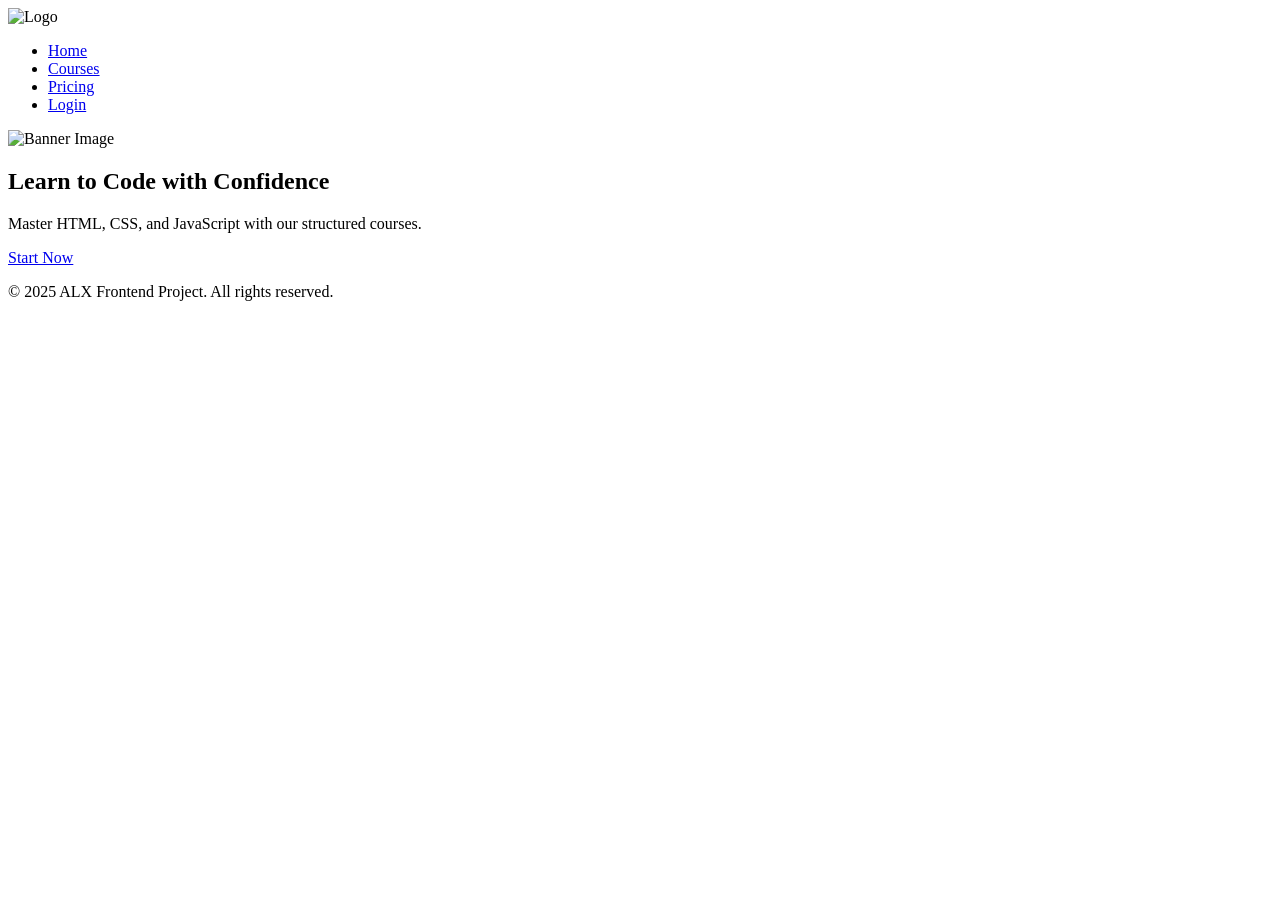
==== index.html @ 06268a48 "Initial commit of ALX CSS project" ====
<!DOCTYPE html>
<html lang="en">
<head>
  <meta charset="UTF-8" />
  <meta name="viewport" content="width=device-width, initial-scale=1.0"/>
  <title>ALX CSS Project</title>
  <link rel="stylesheet" href="styles/style.css" />
  <link href="https://fonts.googleapis.com/css2?family=Source+Sans+Pro&display=swap" rel="stylesheet">
</head>
<body>
  <header>
    <img src="images/logo.png" alt="Logo" class="logo" />
    <nav>
      <ul>
        <li><a href="#">Home</a></li>
        <li><a href="#">Courses</a></li>
        <li><a href="#">Pricing</a></li>
        <li><a href="#">Login</a></li>
      </ul>
    </nav>
  </header>

  <section class="banner">
    <img src="images/banner.png" alt="Banner Image" />
    <div class="banner-text">
      <h1>Learn to Code with Confidence</h1>
      <p>Master HTML, CSS, and JavaScript with our structured courses.</p>
      <a href="#" class="btn">Start Now</a>
    </div>
  </section>

  <!-- More sections like About, Features, Testimonials, etc. based on Figma -->

  <footer>
    <p>&copy; 2025 ALX Frontend Project. All rights reserved.</p>
  </footer>
</body>
</html>
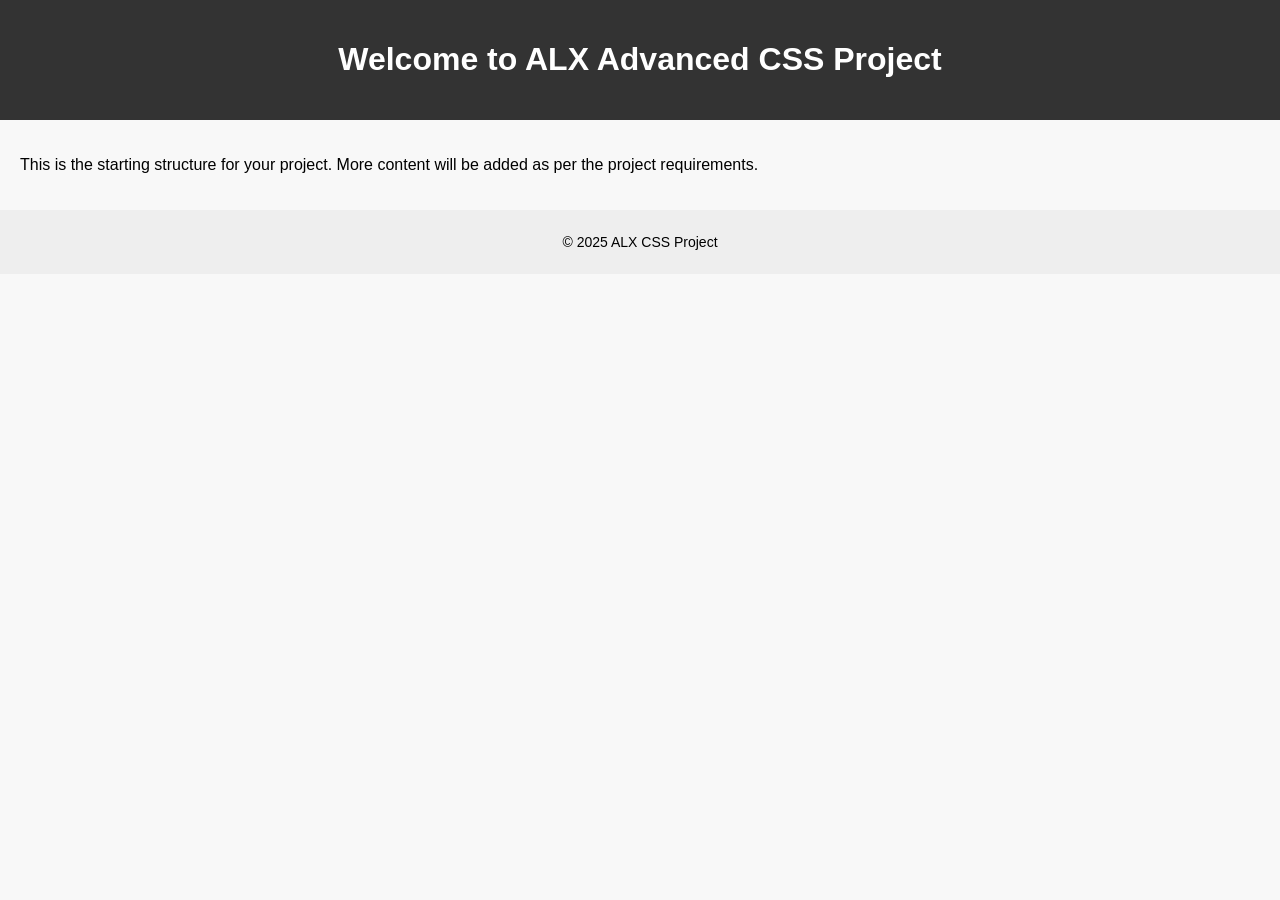
==== commit 993f152e: "Add base structure and import styles.css" ====
--- a/index.html
+++ b/index.html
@@ -1,38 +1,23 @@
 <!DOCTYPE html>
 <html lang="en">
 <head>
-  <meta charset="UTF-8" />
-  <meta name="viewport" content="width=device-width, initial-scale=1.0"/>
-  <title>ALX CSS Project</title>
-  <link rel="stylesheet" href="styles/style.css" />
-  <link href="https://fonts.googleapis.com/css2?family=Source+Sans+Pro&display=swap" rel="stylesheet">
+  <meta charset="UTF-8">
+  <title>ALX Advanced CSS</title>
+  <link rel="stylesheet" href="styles.css">
 </head>
 <body>
   <header>
-    <img src="images/logo.png" alt="Logo" class="logo" />
-    <nav>
-      <ul>
-        <li><a href="#">Home</a></li>
-        <li><a href="#">Courses</a></li>
-        <li><a href="#">Pricing</a></li>
-        <li><a href="#">Login</a></li>
-      </ul>
-    </nav>
+    <h1>Welcome to ALX Advanced CSS Project</h1>
   </header>
 
-  <section class="banner">
-    <img src="images/banner.png" alt="Banner Image" />
-    <div class="banner-text">
-      <h1>Learn to Code with Confidence</h1>
-      <p>Master HTML, CSS, and JavaScript with our structured courses.</p>
-      <a href="#" class="btn">Start Now</a>
-    </div>
-  </section>
-
-  <!-- More sections like About, Features, Testimonials, etc. based on Figma -->
+  <main>
+    <section>
+      <p>This is the starting structure for your project. More content will be added as per the project requirements.</p>
+    </section>
+  </main>
 
   <footer>
-    <p>&copy; 2025 ALX Frontend Project. All rights reserved.</p>
+    <p>&copy; 2025 ALX CSS Project</p>
   </footer>
 </body>
 </html>
--- a/styles.css
+++ b/styles.css
@@ -0,0 +1,24 @@
+body {
+  font-family: Arial, sans-serif;
+  background-color: #f8f8f8;
+  margin: 0;
+  padding: 0;
+}
+
+header {
+  background-color: #333;
+  color: white;
+  padding: 20px;
+  text-align: center;
+}
+
+main {
+  padding: 20px;
+}
+
+footer {
+  background-color: #eee;
+  text-align: center;
+  padding: 10px;
+  font-size: 14px;
+}
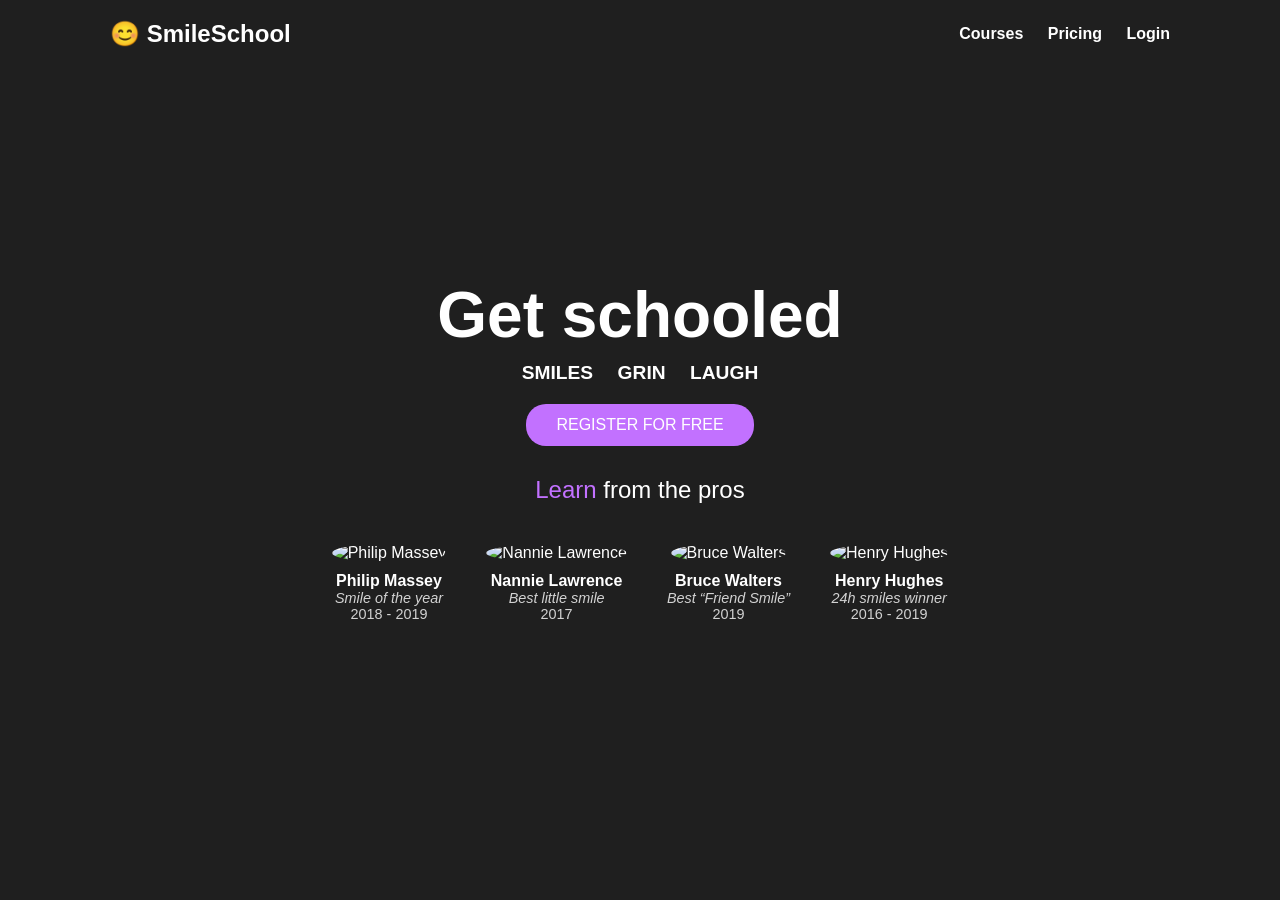
==== commit 89605e3e: "Modified the first page" ====
--- a/index.html
+++ b/index.html
@@ -1,23 +1,58 @@
 <!DOCTYPE html>
 <html lang="en">
 <head>
-  <meta charset="UTF-8">
-  <title>ALX Advanced CSS</title>
-  <link rel="stylesheet" href="styles.css">
+  <meta charset="UTF-8" />
+  <title>SmileSchool</title>
+  <link rel="stylesheet" href="styles.css" />
 </head>
 <body>
-  <header>
-    <h1>Welcome to ALX Advanced CSS Project</h1>
+
+  <header class="site-header">
+    <div class="container">
+      <div class="logo">😊 SmileSchool</div>
+      <nav class="nav-links">
+        <a href="#">Courses</a>
+        <a href="#">Pricing</a>
+        <a href="#">Login</a>
+      </nav>
+    </div>
   </header>
 
-  <main>
-    <section>
-      <p>This is the starting structure for your project. More content will be added as per the project requirements.</p>
-    </section>
-  </main>
+  <section class="hero">
+    <div class="hero-content">
+      <h1>Get schooled</h1>
+      <div class="subtitle">
+        <span>SMILES</span>
+        <span>GRIN</span>
+        <span>LAUGH</span>
+      </div>
+      <button class="cta">REGISTER FOR FREE</button>
+      <p class="tagline"><span class="highlight">Learn</span> from the pros</p>
 
-  <footer>
-    <p>&copy; 2025 ALX CSS Project</p>
-  </footer>
+      <div class="profiles">
+        <div class="profile">
+          <img src="images/profile1.png" alt="Philip Massey">
+          <h3>Philip Massey</h3>
+          <p><em>Smile of the year</em> <br> 2018 - 2019</p>
+        </div>
+        <div class="profile">
+          <img src="images/profile2.png" alt="Nannie Lawrence">
+          <h3>Nannie Lawrence</h3>
+          <p><em>Best little smile</em> <br> 2017</p>
+        </div>
+        <div class="profile">
+          <img src="images/profile3.png" alt="Bruce Walters">
+          <h3>Bruce Walters</h3>
+          <p><em>Best “Friend Smile”</em> <br> 2019</p>
+        </div>
+        <div class="profile">
+          <img src="images/profile4.png" alt="Henry Hughes">
+          <h3>Henry Hughes</h3>
+          <p><em>24h smiles winner</em> <br> 2016 - 2019</p>
+        </div>
+      </div>
+    </div>
+  </section>
+
 </body>
 </html>
--- a/styles.css
+++ b/styles.css
@@ -1,24 +1,110 @@
-body {
-  font-family: Arial, sans-serif;
-  background-color: #f8f8f8;
+/* Reset default margins */
+* {
   margin: 0;
   padding: 0;
+  box-sizing: border-box;
 }
 
-header {
-  background-color: #333;
+body {
+  font-family: 'Source Sans Pro', sans-serif;
   color: white;
-  padding: 20px;
-  text-align: center;
+  background-color: #1f1f1f;
 }
 
-main {
+/* Container */
+.container {
+  max-width: 1100px;
+  margin: auto;
   padding: 20px;
+  display: flex;
+  justify-content: space-between;
+  align-items: center;
 }
 
-footer {
-  background-color: #eee;
+/* Header */
+.site-header {
+  background: transparent;
+  position: absolute;
+  top: 0;
+  width: 100%;
+  z-index: 1000;
+}
+
+.logo {
+  font-size: 1.5rem;
+  font-weight: bold;
+}
+
+.nav-links a {
+  margin-left: 20px;
+  color: white;
+  text-decoration: none;
+  font-weight: 600;
+}
+
+/* Hero Section */
+.hero {
+  background: url('images/hero-bg.png') no-repeat center center/cover;
+  height: 100vh;
+  display: flex;
+  align-items: center;
+  justify-content: center;
   text-align: center;
-  padding: 10px;
-  font-size: 14px;
+  flex-direction: column;
 }
+
+.hero-content h1 {
+  font-size: 4rem;
+  font-weight: 900;
+  margin-bottom: 10px;
+}
+
+.subtitle span {
+  margin: 0 10px;
+  font-weight: 600;
+  font-size: 1.2rem;
+}
+
+.cta {
+  margin-top: 20px;
+  padding: 12px 30px;
+  font-size: 1rem;
+  background: #C271FF;
+  border: none;
+  border-radius: 20px;
+  color: white;
+  cursor: pointer;
+}
+
+.tagline {
+  margin-top: 30px;
+  font-size: 1.5rem;
+}
+
+.highlight {
+  color: #C271FF;
+}
+
+/* Profiles */
+.profiles {
+  display: flex;
+  justify-content: center;
+  gap: 40px;
+  margin-top: 40px;
+}
+
+.profile img {
+  width: 100px;
+  height: 100px;
+  border-radius: 50%;
+}
+
+.profile h3 {
+  margin-top: 10px;
+  font-size: 1rem;
+}
+
+.profile p {
+  font-size: 0.9rem;
+  opacity: 0.8;
+}
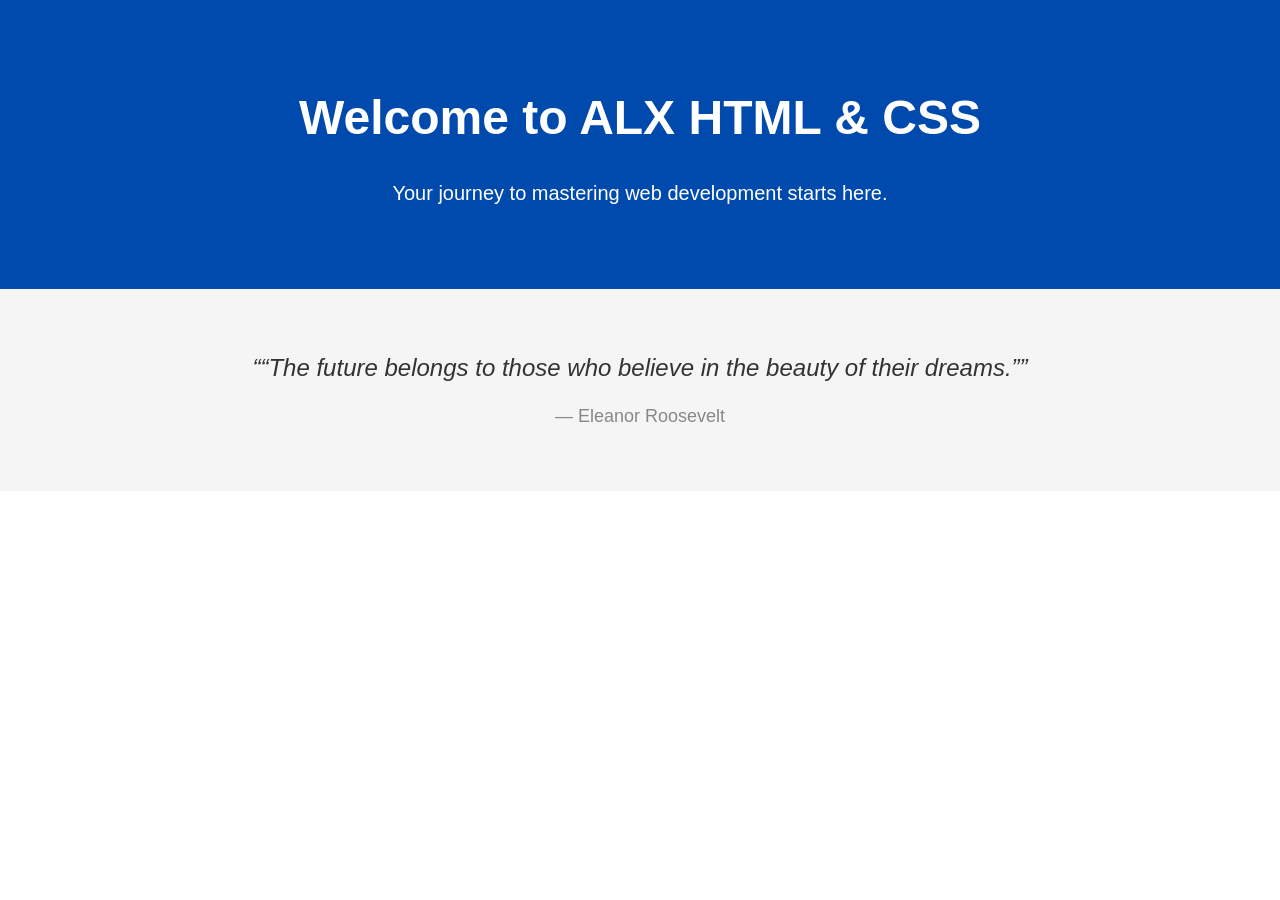
==== commit 5ee35ac3: "Style quote section" ====
--- a/index.html
+++ b/index.html
@@ -1,58 +1,25 @@
 <!DOCTYPE html>
 <html lang="en">
-<head>
-  <meta charset="UTF-8" />
-  <title>SmileSchool</title>
-  <link rel="stylesheet" href="styles.css" />
-</head>
-<body>
+  <head>
+    <meta charset="UTF-8" />
+    <title>ALX Advanced CSS</title>
+    <link rel="stylesheet" href="styles.css" />
+  </head>
+  <body>
+    <!-- HERO SECTION -->
+    <section class="hero">
+      <div class="hero-content">
+        <h1>Welcome to ALX HTML & CSS</h1>
+        <p>Your journey to mastering web development starts here.</p>
+      </div>
+    </section>
 
-  <header class="site-header">
-    <div class="container">
-      <div class="logo">😊 SmileSchool</div>
-      <nav class="nav-links">
-        <a href="#">Courses</a>
-        <a href="#">Pricing</a>
-        <a href="#">Login</a>
-      </nav>
-    </div>
-  </header>
-
-  <section class="hero">
-    <div class="hero-content">
-      <h1>Get schooled</h1>
-      <div class="subtitle">
-        <span>SMILES</span>
-        <span>GRIN</span>
-        <span>LAUGH</span>
+    <!-- QUOTE SECTION -->
+    <section class="quote">
+      <div class="quote-text">
+        <q>“The future belongs to those who believe in the beauty of their dreams.”</q>
+        <p class="author">— Eleanor Roosevelt</p>
       </div>
-      <button class="cta">REGISTER FOR FREE</button>
-      <p class="tagline"><span class="highlight">Learn</span> from the pros</p>
-
-      <div class="profiles">
-        <div class="profile">
-          <img src="images/profile1.png" alt="Philip Massey">
-          <h3>Philip Massey</h3>
-          <p><em>Smile of the year</em> <br> 2018 - 2019</p>
-        </div>
-        <div class="profile">
-          <img src="images/profile2.png" alt="Nannie Lawrence">
-          <h3>Nannie Lawrence</h3>
-          <p><em>Best little smile</em> <br> 2017</p>
-        </div>
-        <div class="profile">
-          <img src="images/profile3.png" alt="Bruce Walters">
-          <h3>Bruce Walters</h3>
-          <p><em>Best “Friend Smile”</em> <br> 2019</p>
-        </div>
-        <div class="profile">
-          <img src="images/profile4.png" alt="Henry Hughes">
-          <h3>Henry Hughes</h3>
-          <p><em>24h smiles winner</em> <br> 2016 - 2019</p>
-        </div>
-      </div>
-    </div>
-  </section>
-
-</body>
+    </section>
+  </body>
 </html>
--- a/styles.css
+++ b/styles.css
@@ -1,4 +1,4 @@
-/* Reset default margins */
+/* GENERAL RESET */
 * {
   margin: 0;
   padding: 0;
@@ -6,105 +6,45 @@
 }
 
 body {
-  font-family: 'Source Sans Pro', sans-serif;
-  color: white;
-  background-color: #1f1f1f;
+  font-family: 'Helvetica Neue', sans-serif;
+  background-color: #ffffff;
+  color: #333;
+  line-height: 1.6;
 }
 
-/* Container */
-.container {
-  max-width: 1100px;
-  margin: auto;
-  padding: 20px;
-  display: flex;
-  justify-content: space-between;
-  align-items: center;
+/* HERO SECTION */
+.hero {
+  background-color: #004aad;
+  color: white;
+  padding: 80px 20px;
+  text-align: center;
 }
 
-/* Header */
-.site-header {
-  background: transparent;
-  position: absolute;
-  top: 0;
-  width: 100%;
-  z-index: 1000;
+.hero h1 {
+  font-size: 48px;
+  margin-bottom: 20px;
 }
 
-.logo {
-  font-size: 1.5rem;
-  font-weight: bold;
+.hero p {
+  font-size: 20px;
 }
 
-.nav-links a {
-  margin-left: 20px;
-  color: white;
-  text-decoration: none;
-  font-weight: 600;
+/* QUOTE SECTION */
+.quote {
+  background-color: #f5f5f5;
+  padding: 60px 20px;
+  text-align: center;
 }
 
-/* Hero Section */
-.hero {
-  background: url('images/hero-bg.png') no-repeat center center/cover;
-  height: 100vh;
-  display: flex;
-  align-items: center;
-  justify-content: center;
-  text-align: center;
-  flex-direction: column;
+.quote-text q {
+  font-size: 24px;
+  font-style: italic;
+  color: #333;
+  display: block;
+  margin-bottom: 15px;
 }
 
-.hero-content h1 {
-  font-size: 4rem;
-  font-weight: 900;
-  margin-bottom: 10px;
+.quote-text .author {
+  font-size: 18px;
+  color: #888;
 }
-
-.subtitle span {
-  margin: 0 10px;
-  font-weight: 600;
-  font-size: 1.2rem;
-}
-
-.cta {
-  margin-top: 20px;
-  padding: 12px 30px;
-  font-size: 1rem;
-  background: #C271FF;
-  border: none;
-  border-radius: 20px;
-  color: white;
-  cursor: pointer;
-}
-
-.tagline {
-  margin-top: 30px;
-  font-size: 1.5rem;
-}
-
-.highlight {
-  color: #C271FF;
-}
-
-/* Profiles */
-.profiles {
-  display: flex;
-  justify-content: center;
-  gap: 40px;
-  margin-top: 40px;
-}
-
-.profile img {
-  width: 100px;
-  height: 100px;
-  border-radius: 50%;
-}
-
-.profile h3 {
-  margin-top: 10px;
-  font-size: 1rem;
-}
-
-.profile p {
-  font-size: 0.9rem;
-  opacity: 0.8;
-}
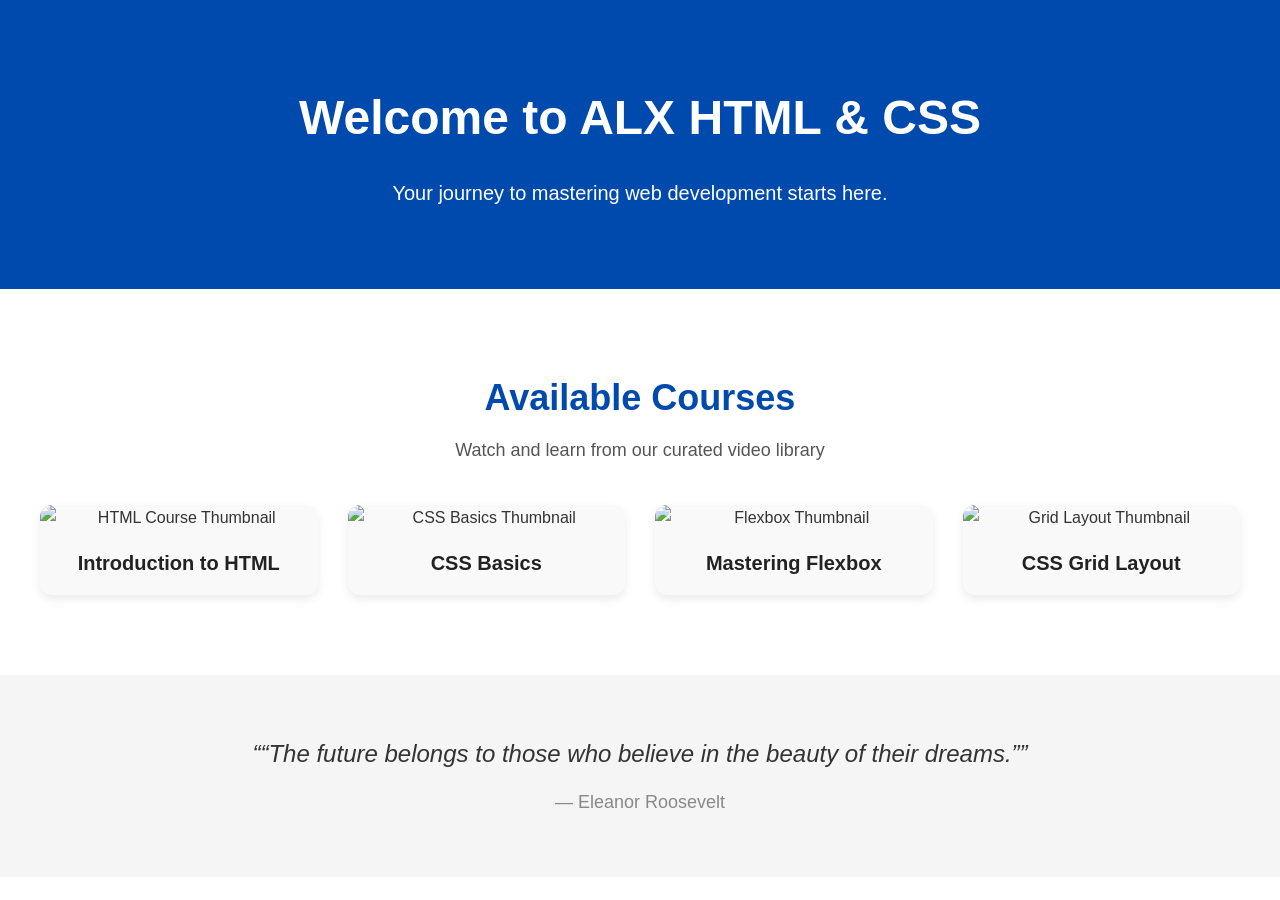
==== commit f3ea7f23: "Updated index.html and styles.css" ====
--- a/index.html
+++ b/index.html
@@ -14,6 +14,33 @@
       </div>
     </section>
 
+    <!-- VIDEOS SECTION -->
+<section class="videos">
+  <div class="videos-header">
+    <h2>Available Courses</h2>
+    <p>Watch and learn from our curated video library</p>
+  </div>
+
+  <div class="videos-list">
+    <div class="video-card">
+      <img src="images/video-thumbnail1.jpg" alt="HTML Course Thumbnail">
+      <h3>Introduction to HTML</h3>
+    </div>
+    <div class="video-card">
+      <img src="images/video-thumbnail2.jpg" alt="CSS Basics Thumbnail">
+      <h3>CSS Basics</h3>
+    </div>
+    <div class="video-card">
+      <img src="images/video-thumbnail3.jpg" alt="Flexbox Thumbnail">
+      <h3>Mastering Flexbox</h3>
+    </div>
+    <div class="video-card">
+      <img src="images/video-thumbnail4.jpg" alt="Grid Layout Thumbnail">
+      <h3>CSS Grid Layout</h3>
+    </div>
+  </div>
+</section>
+
     <!-- QUOTE SECTION -->
     <section class="quote">
       <div class="quote-text">
--- a/styles.css
+++ b/styles.css
@@ -11,6 +11,63 @@
   color: #333;
   line-height: 1.6;
 }
+
+/* =======================
+   VIDEOS SECTION
+   ======================= */
+.videos {
+  background-color: #ffffff;
+  padding: 80px 20px;
+  text-align: center;
+}
+
+.videos-header h2 {
+  font-size: 36px;
+  color: #004aad;
+  margin-bottom: 10px;
+  font-weight: 700;
+}
+
+.videos-header p {
+  font-size: 18px;
+  color: #555555;
+  margin-bottom: 40px;
+}
+
+.videos-list {
+  display: grid;
+  grid-template-columns: repeat(auto-fit, minmax(250px, 1fr));
+  gap: 30px;
+  max-width: 1200px;
+  margin: 0 auto;
+}
+
+.video-card {
+  background-color: #f9f9f9;
+  border-radius: 12px;
+  box-shadow: 0 4px 10px rgba(0, 0, 0, 0.08);
+  overflow: hidden;
+  transition: transform 0.3s ease;
+}
+
+.video-card:hover {
+  transform: translateY(-5px);
+}
+
+.video-card img {
+  width: 100%;
+  height: auto;
+  display: block;
+}
+
+.video-card h3 {
+  padding: 16px;
+  font-size: 20px;
+  color: #222222;
+  font-weight: 600;
+  margin: 0;
+}
+
 
 /* HERO SECTION */
 .hero {
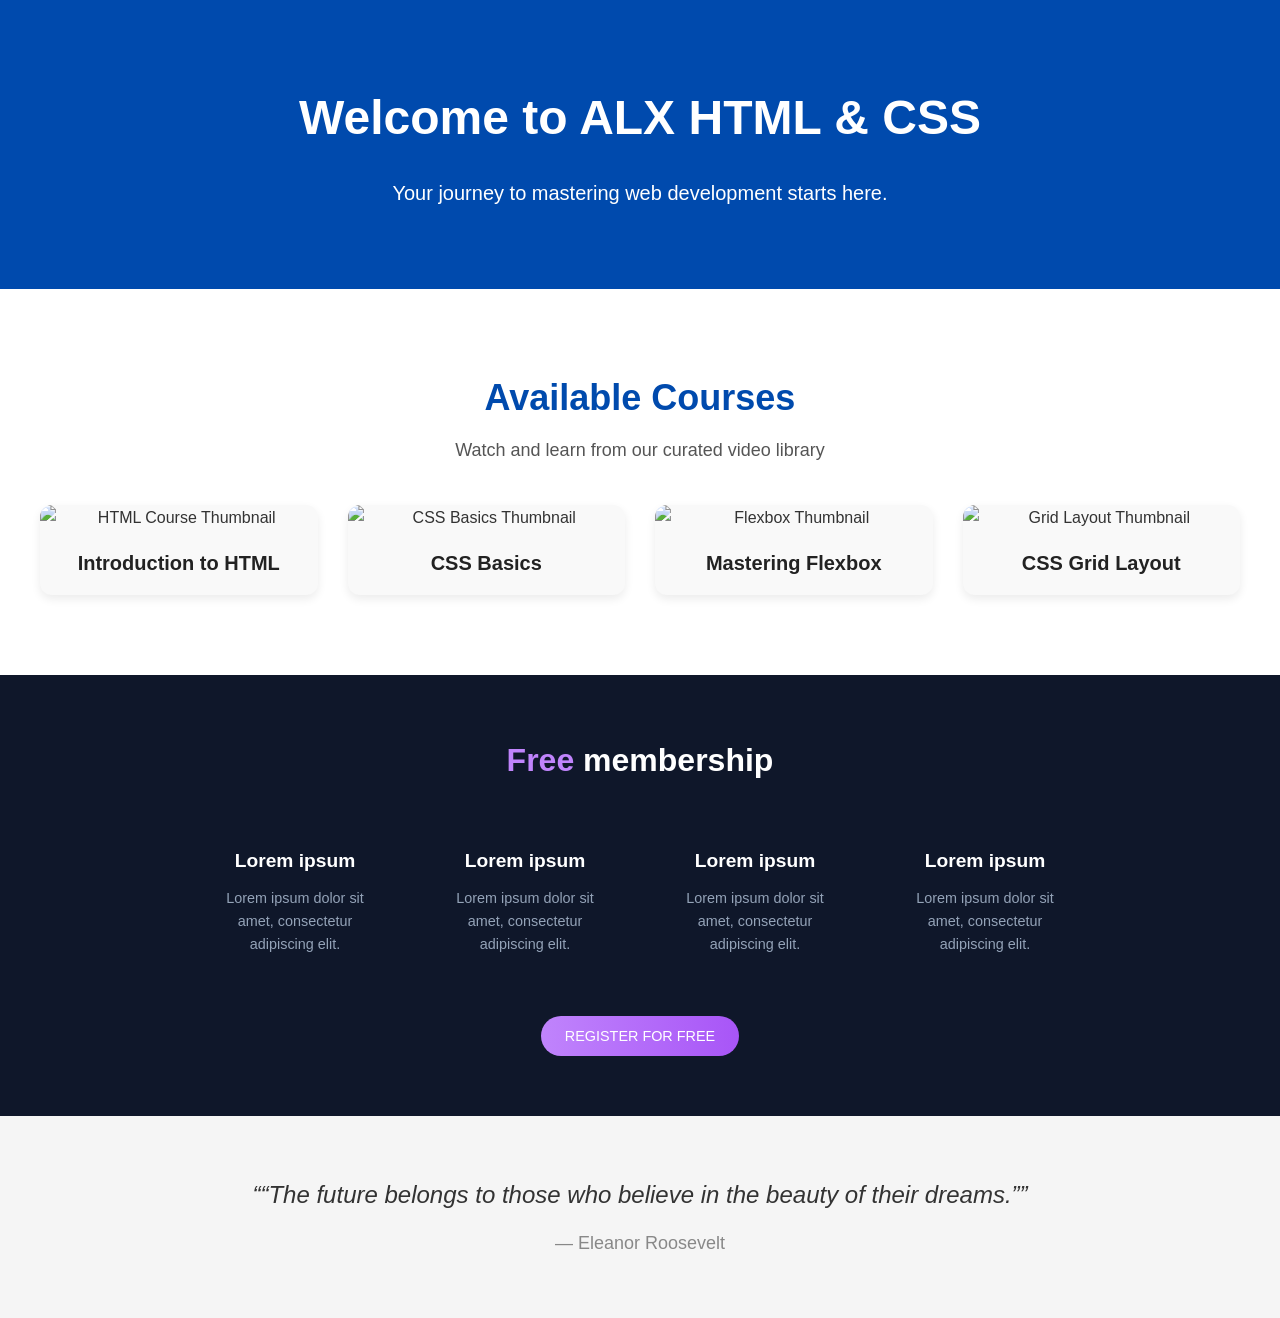
==== commit b2c3c4d9: "Updated index.html and styles.css" ====
--- a/index.html
+++ b/index.html
@@ -41,6 +41,33 @@
   </div>
 </section>
 
+<section class="membership">
+  <h2><span>Free</span> membership</h2>
+  <div class="membership-cards">
+    <div class="card">
+      <i class="fas fa-smile"></i>
+      <h3>Lorem ipsum</h3>
+      <p>Lorem ipsum dolor sit amet, consectetur adipiscing elit.</p>
+    </div>
+    <div class="card">
+      <i class="fas fa-smile"></i>
+      <h3>Lorem ipsum</h3>
+      <p>Lorem ipsum dolor sit amet, consectetur adipiscing elit.</p>
+    </div>
+    <div class="card">
+      <i class="fas fa-smile"></i>
+      <h3>Lorem ipsum</h3>
+      <p>Lorem ipsum dolor sit amet, consectetur adipiscing elit.</p>
+    </div>
+    <div class="card">
+      <i class="fas fa-smile"></i>
+      <h3>Lorem ipsum</h3>
+      <p>Lorem ipsum dolor sit amet, consectetur adipiscing elit.</p>
+    </div>
+  </div>
+  <button class="register-button">REGISTER FOR FREE</button>
+</section>
+
     <!-- QUOTE SECTION -->
     <section class="quote">
       <div class="quote-text">
@@ -48,5 +75,7 @@
         <p class="author">— Eleanor Roosevelt</p>
       </div>
     </section>
+
+
   </body>
 </html>
--- a/styles.css
+++ b/styles.css
@@ -105,3 +105,70 @@
   font-size: 18px;
   color: #888;
 }
+
+/* Membership Section */
+.membership {
+  background-color: #0f172a; /* dark blue background */
+  padding: 60px 20px;
+  text-align: center;
+  color: #ffffff;
+}
+
+.membership h2 {
+  font-size: 2rem;
+  font-weight: 600;
+  margin-bottom: 40px;
+  color: #ffffff;
+}
+
+.membership h2 span {
+  color: #c084fc; /* pink-purple 'Free' text */
+}
+
+.membership .membership-cards {
+  display: flex;
+  flex-wrap: wrap;
+  justify-content: center;
+  gap: 30px;
+  margin-bottom: 40px;
+}
+
+.membership .card {
+  background-color: transparent;
+  color: #ffffff;
+  width: 200px;
+  padding: 20px;
+}
+
+.membership .card i {
+  font-size: 2.5rem;
+  color: #c084fc; /* icon color */
+  margin-bottom: 15px;
+}
+
+.membership .card h3 {
+  font-size: 1.2rem;
+  margin-bottom: 10px;
+}
+
+.membership .card p {
+  font-size: 0.9rem;
+  color: #94a3b8;
+}
+
+.membership .register-button {
+  background: linear-gradient(90deg, #c084fc, #a855f7);
+  border: none;
+  color: white;
+  padding: 12px 24px;
+  font-size: 0.9rem;
+  font-weight: 500;
+  border-radius: 9999px;
+  cursor: pointer;
+  transition: background 0.3s ease;
+}
+
+.membership .register-button:hover {
+  background: linear-gradient(90deg, #a855f7, #c084fc);
+}
+
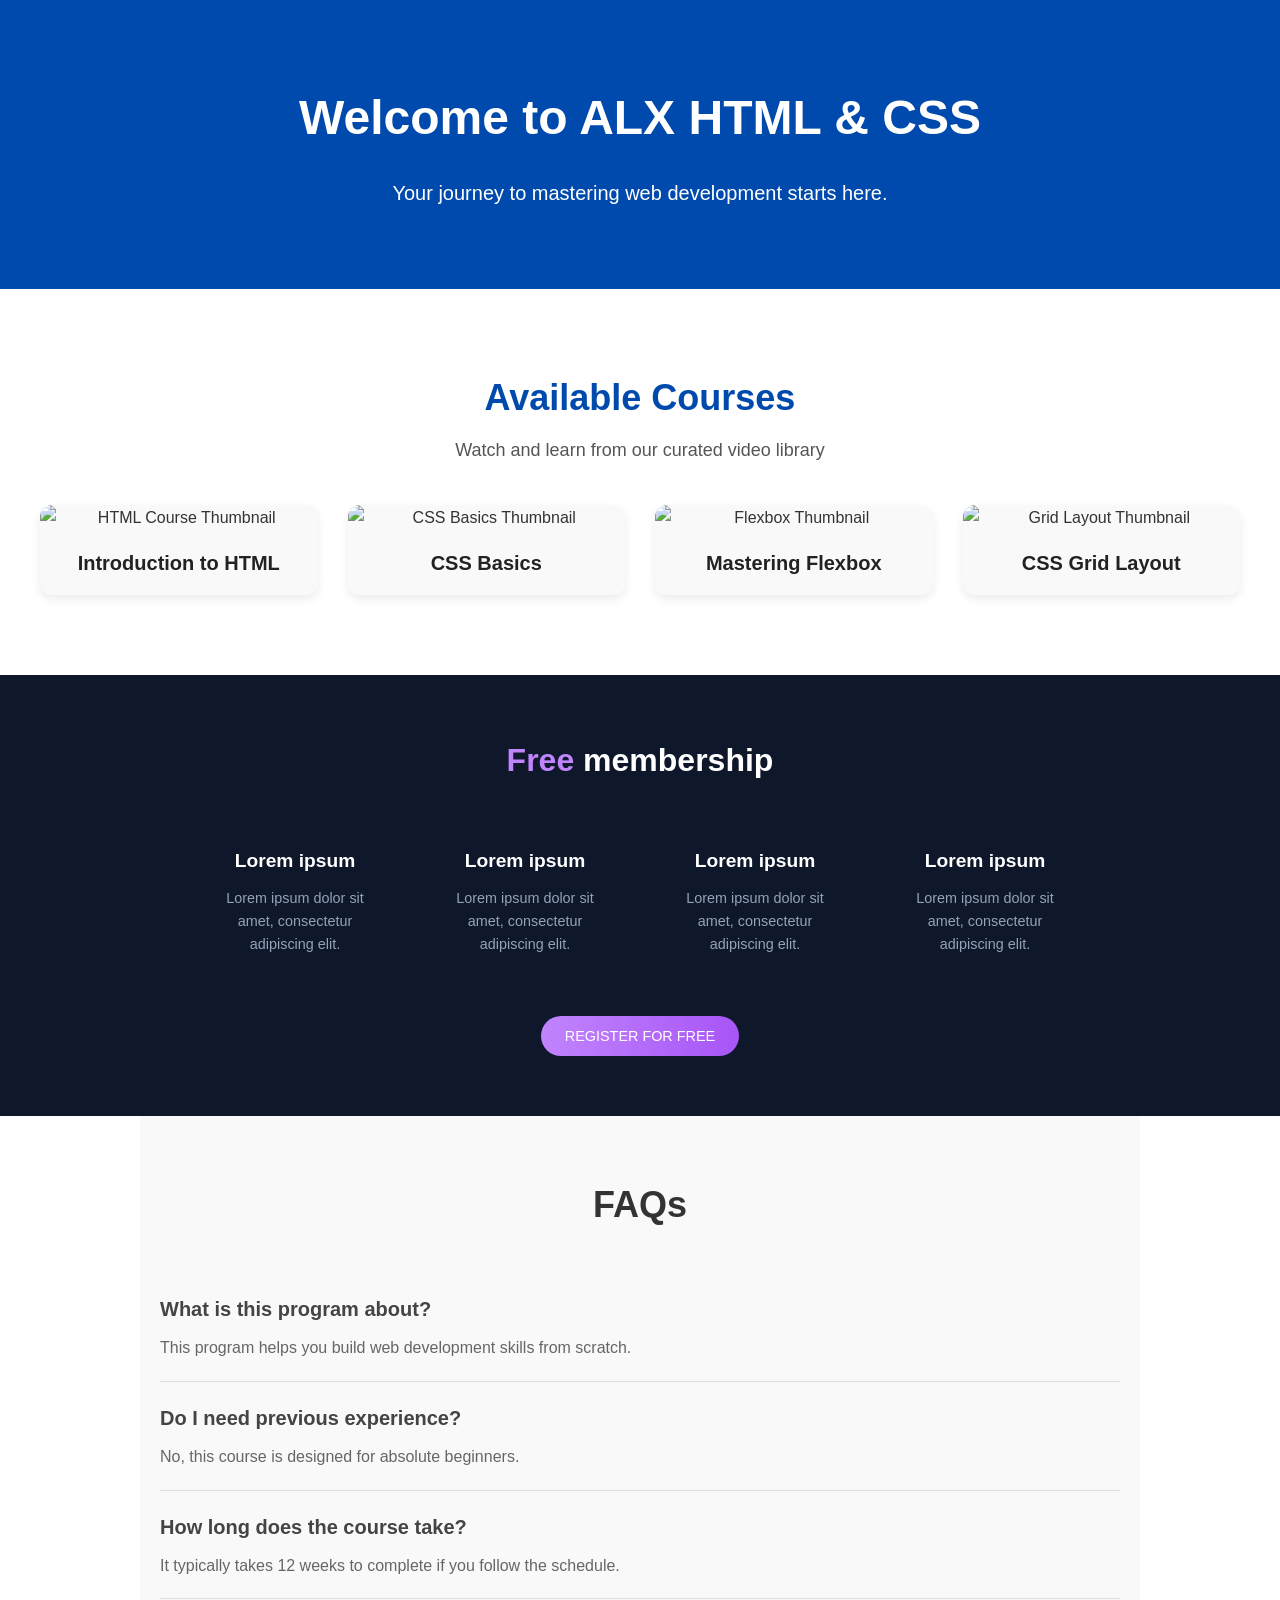
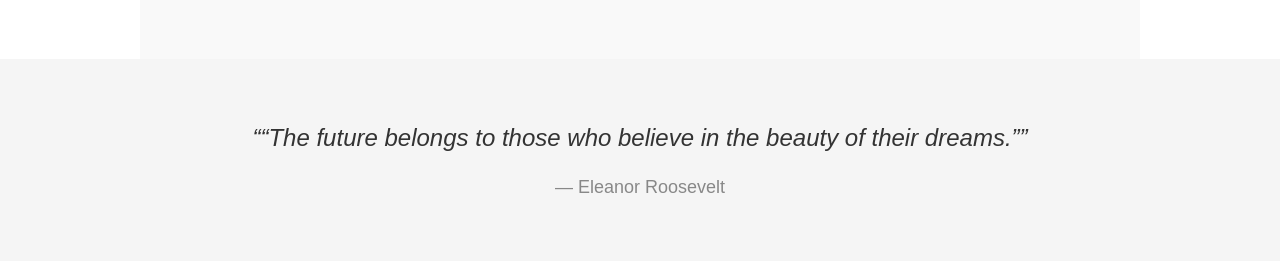
==== commit ceda6ab8: "Added a FAQ section" ====
--- a/index.html
+++ b/index.html
@@ -68,6 +68,23 @@
   <button class="register-button">REGISTER FOR FREE</button>
 </section>
 
+<section class="faq-section">
+  <h2 class="faq-title">FAQs</h2>
+  <div class="faq-item">
+    <h3 class="faq-question">What is this program about?</h3>
+    <p class="faq-answer">This program helps you build web development skills from scratch.</p>
+  </div>
+  <div class="faq-item">
+    <h3 class="faq-question">Do I need previous experience?</h3>
+    <p class="faq-answer">No, this course is designed for absolute beginners.</p>
+  </div>
+  <div class="faq-item">
+    <h3 class="faq-question">How long does the course take?</h3>
+    <p class="faq-answer">It typically takes 12 weeks to complete if you follow the schedule.</p>
+  </div>
+</section>
+
+
     <!-- QUOTE SECTION -->
     <section class="quote">
       <div class="quote-text">
--- a/styles.css
+++ b/styles.css
@@ -171,4 +171,38 @@
 .membership .register-button:hover {
   background: linear-gradient(90deg, #a855f7, #c084fc);
 }
-
+/* FAQ Section */
+.faq-section {
+  background-color: #f9f9f9;
+  padding: 60px 20px;
+  max-width: 1000px;
+  margin: 0 auto;
+  font-family: 'Open Sans', sans-serif;
+}
+
+.faq-title {
+  text-align: center;
+  font-size: 36px;
+  font-weight: 700;
+  margin-bottom: 40px;
+  color: #333;
+}
+
+.faq-item {
+  border-bottom: 1px solid #ddd;
+  padding: 20px 0;
+}
+
+.faq-question {
+  font-size: 20px;
+  font-weight: 600;
+  color: #444;
+  margin-bottom: 10px;
+}
+
+.faq-answer {
+  font-size: 16px;
+  color: #666;
+  line-height: 1.6;
+}
+
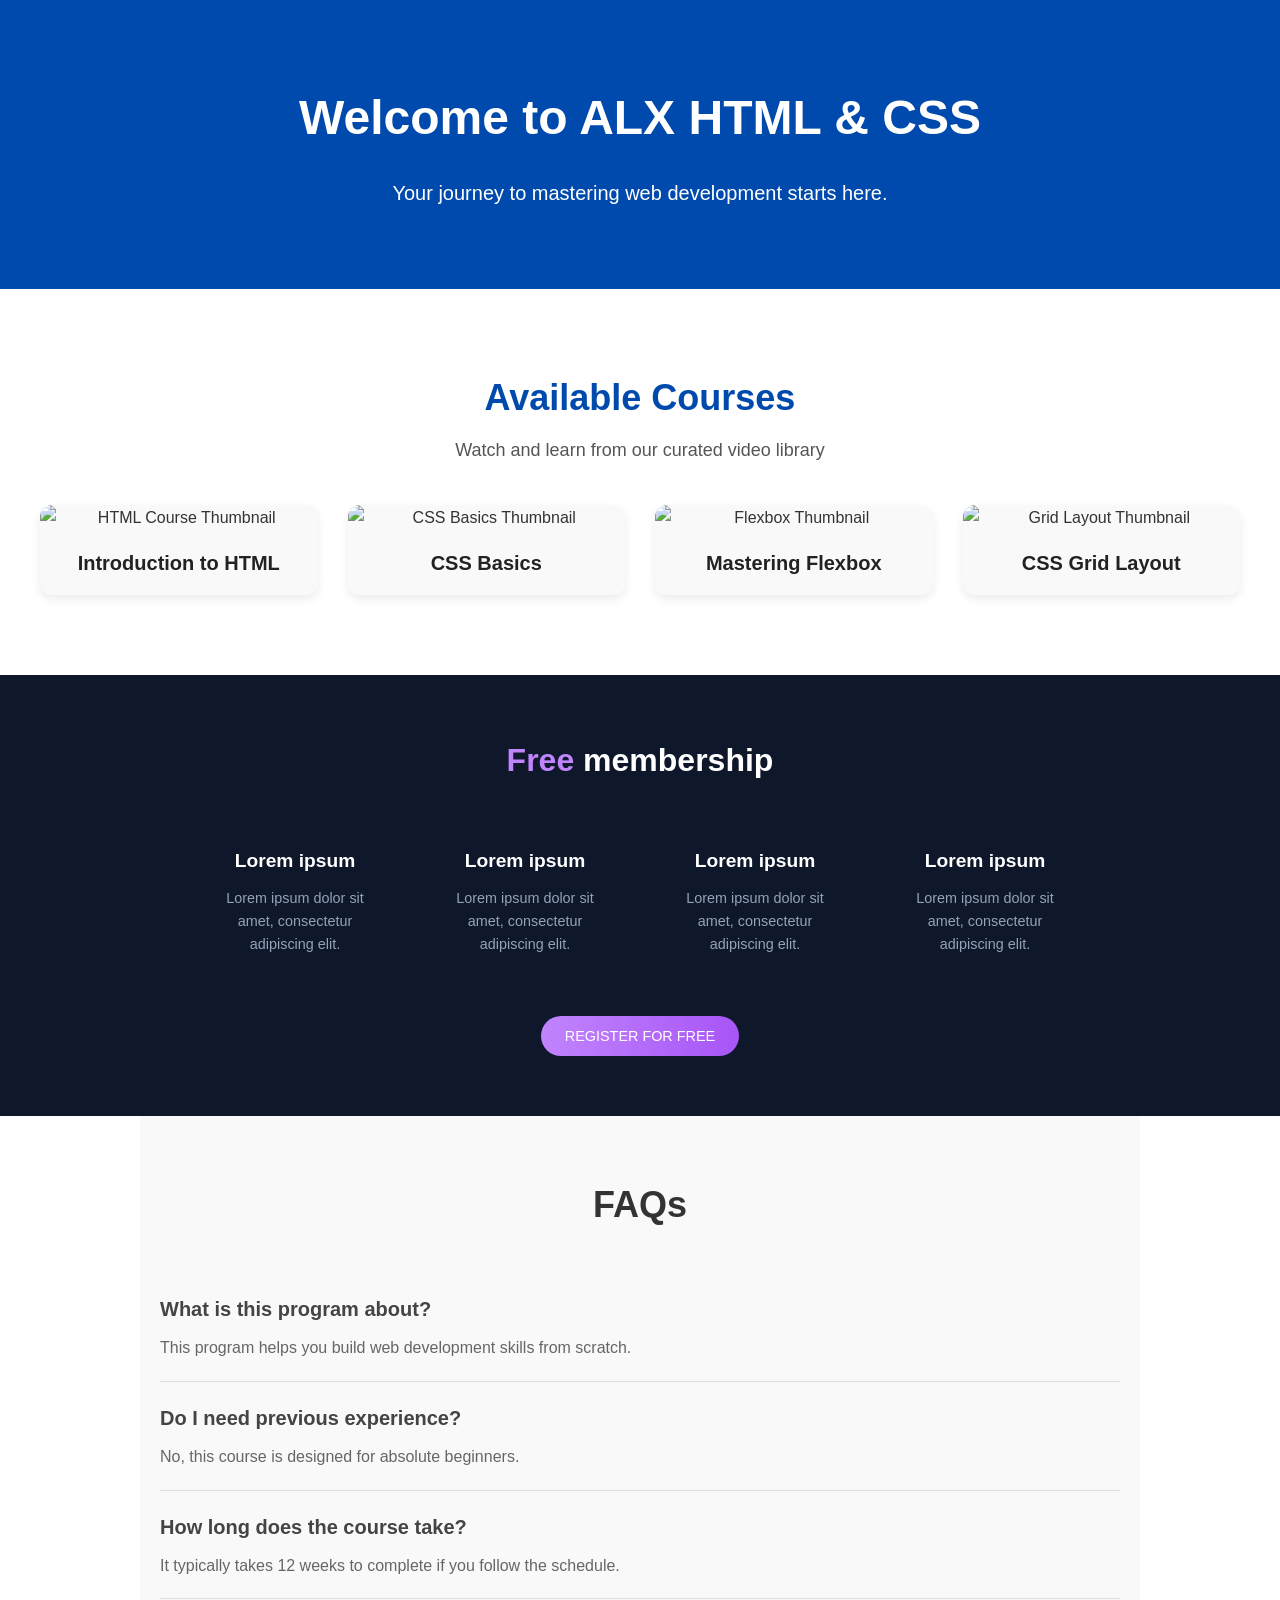
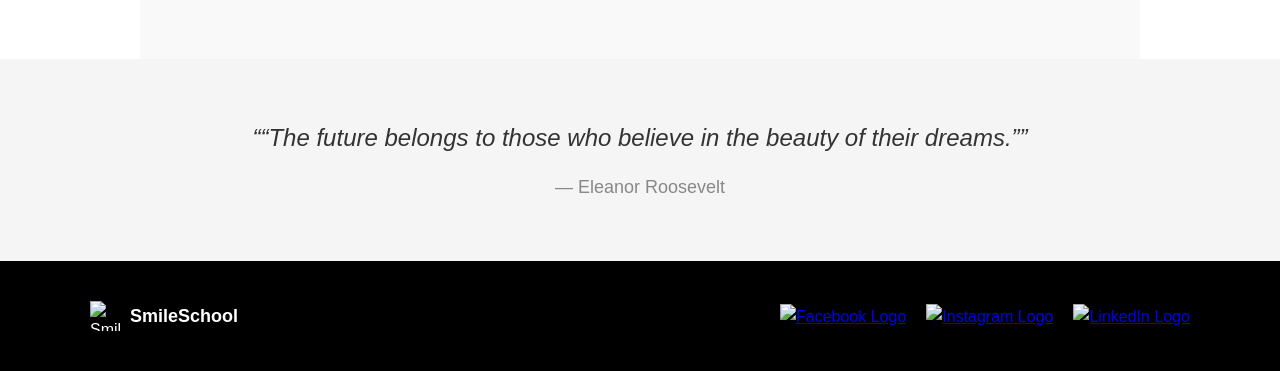
==== commit 8df553ec: "Added the footer section" ====
--- a/index.html
+++ b/index.html
@@ -92,6 +92,25 @@
         <p class="author">— Eleanor Roosevelt</p>
       </div>
     </section>
+<footer class="footer">
+  <div class="footer-content">
+    <div class="footer-left">
+      <img src="images/smile-icon.png" alt="Smile Icon" class="footer-logo">
+      <span class="footer-text">SmileSchool</span>
+    </div>
+    <div class="footer-right">
+      <a href="#" class="footer-icon" aria-label="Facebook">
+        <img src="images/facebook-icon.png" alt="Facebook Logo">
+      </a>
+      <a href="#" class="footer-icon" aria-label="Instagram">
+        <img src="images/instagram-icon.png" alt="Instagram Logo">
+      </a>
+      <a href="#" class="footer-icon" aria-label="LinkedIn">
+        <img src="images/linkedin-icon.png" alt="LinkedIn Logo">
+      </a>
+    </div>
+  </div>
+</footer>
 
 
   </body>
--- a/styles.css
+++ b/styles.css
@@ -206,3 +206,53 @@
   line-height: 1.6;
 }
 
+/* Footer */
+.footer {
+  background-color: #000; /* or your Figma background color */
+  padding: 40px 20px;
+  color: #fff;
+  font-family: 'Open Sans', sans-serif;
+}
+
+.footer-content {
+  display: flex;
+  justify-content: space-between;
+  align-items: center;
+  max-width: 1100px;
+  margin: 0 auto;
+  flex-wrap: wrap;
+}
+
+.footer-left {
+  display: flex;
+  align-items: center;
+  gap: 10px;
+}
+
+.footer-logo {
+  height: 30px;
+  width: 30px;
+}
+
+.footer-text {
+  font-size: 18px;
+  font-weight: 600;
+}
+
+.footer-right {
+  display: flex;
+  align-items: center;
+  gap: 20px;
+}
+
+.footer-icon img {
+  height: 24px;
+  width: 24px;
+  transition: transform 0.2s;
+}
+
+.footer-icon img:hover {
+  transform: scale(1.1);
+}
+
+
